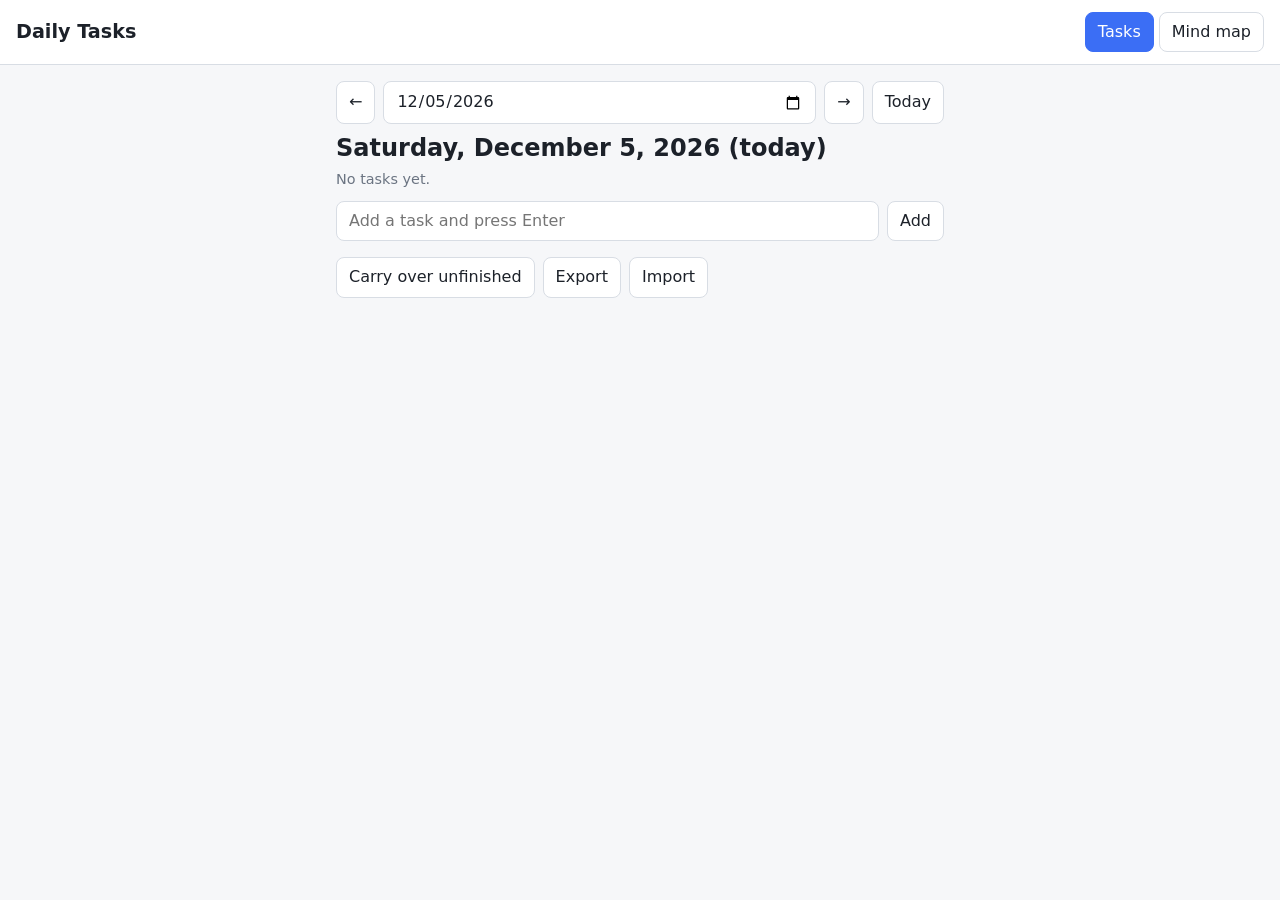
==== index.html @ 67ba27bb "Add daily task manager with mind map history view Co-Authored-By: Claude Sonnet 5.5 <noreply@anthrop" ====
<!doctype html>
<html lang="en">
<head>
<meta charset="utf-8">
<meta name="viewport" content="width=device-width, initial-scale=1">
<title>Daily Tasks</title>
<link rel="stylesheet" href="style.css">
</head>
<body>
<header>
  <h1>Daily Tasks</h1>
  <nav>
    <button data-view="tasks" class="tab active">Tasks</button>
    <button data-view="map" class="tab">Mind map</button>
  </nav>
</header>

<main id="tasks-view">
  <div class="daynav">
    <button id="prev" aria-label="Previous day">&larr;</button>
    <input type="date" id="date">
    <button id="next" aria-label="Next day">&rarr;</button>
    <button id="today">Today</button>
  </div>
  <h2 id="day-title"></h2>
  <p id="day-stats" class="muted"></p>
  <form id="add">
    <input id="text" placeholder="Add a task and press Enter" autocomplete="off" required>
    <button>Add</button>
  </form>
  <ul id="list"></ul>
  <div class="footer-actions">
    <button id="carry" title="Copy unfinished tasks from the previous day with tasks">Carry over unfinished</button>
    <button id="export">Export</button>
    <label class="btn">Import<input type="file" id="import" accept="application/json" hidden></label>
  </div>
</main>

<main id="map-view" hidden>
  <div class="map-bar">
    <label>Show
      <select id="range">
        <option value="7">last 7 days</option>
        <option value="14">last 14 days</option>
        <option value="30" selected>last 30 days</option>
        <option value="0">all days</option>
      </select>
    </label>
    <span class="muted">Drag to pan, scroll to zoom, click a day to open it.</span>
    <button id="fit">Fit</button>
  </div>
  <svg id="map"></svg>
</main>

<script src="app.js"></script>
</body>
</html>
---- style.css ----
:root{--bg:#f6f7f9;--card:#fff;--fg:#1c2129;--muted:#6b7482;--line:#d8dde4;--accent:#3b6ef5;--done:#2f9e6a}
@media (prefers-color-scheme:dark){:root{--bg:#14171c;--card:#1d222a;--fg:#e6e9ee;--muted:#8b94a3;--line:#323946;--accent:#6f93ff;--done:#48c48c}}
*{box-sizing:border-box}
body{margin:0;background:var(--bg);color:var(--fg);font:16px/1.4 system-ui,sans-serif}
header{display:flex;justify-content:space-between;align-items:center;padding:12px 16px;background:var(--card);border-bottom:1px solid var(--line);flex-wrap:wrap;gap:8px}
h1{font-size:1.2rem;margin:0}
h2{margin:.5rem 0 0}
button,.btn,select,input{font:inherit;color:var(--fg);background:var(--card);border:1px solid var(--line);border-radius:8px;padding:8px 12px}
button,.btn{cursor:pointer}
button:hover,.btn:hover{border-color:var(--accent)}
.tab.active{background:var(--accent);border-color:var(--accent);color:#fff}
.muted{color:var(--muted);font-size:.9rem;margin:.2rem 0}
#tasks-view{max-width:640px;margin:0 auto;padding:16px}
.daynav{display:flex;gap:8px;flex-wrap:wrap}
.daynav input{flex:1;min-width:140px}
#add{display:flex;gap:8px;margin:12px 0}
#add input{flex:1}
#list{list-style:none;padding:0;margin:0}
#list li{display:flex;align-items:center;gap:10px;background:var(--card);border:1px solid var(--line);border-radius:8px;padding:10px 12px;margin-bottom:6px}
#list li.done span{text-decoration:line-through;color:var(--muted)}
#list li span{flex:1;word-break:break-word}
#list input[type=checkbox]{width:20px;height:20px;padding:0}
#list .del{border:0;background:none;color:var(--muted);padding:2px 8px}
.footer-actions{display:flex;gap:8px;margin-top:16px;flex-wrap:wrap}
#map-view{display:flex;flex-direction:column;height:calc(100vh - 56px)}
#map-view[hidden],#tasks-view[hidden]{display:none}
.map-bar{display:flex;gap:12px;align-items:center;padding:8px 16px;flex-wrap:wrap}
.map-bar .muted{flex:1}
#map{flex:1;width:100%;background:var(--bg);cursor:grab;touch-action:none}
#map.drag{cursor:grabbing}
#map text{fill:var(--fg);font-size:13px;dominant-baseline:middle;pointer-events:none}
#map .link{fill:none;stroke:var(--line);stroke-width:2}
#map .root rect{fill:var(--accent)}
#map .root text{fill:#fff;font-weight:600}
#map .day rect{fill:var(--card);stroke:var(--accent);stroke-width:2}
#map .day{cursor:pointer}
#map .day.sel rect{fill:var(--accent)}
#map .day.sel text{fill:#fff}
#map .task rect{fill:var(--card);stroke:var(--line)}
#map .task.done rect{stroke:var(--done)}
#map .task.done text{fill:var(--muted);text-decoration:line-through}
#map .task circle{fill:var(--line)}
#map .task.done circle{fill:var(--done)}
#map .empty{fill:var(--muted)}
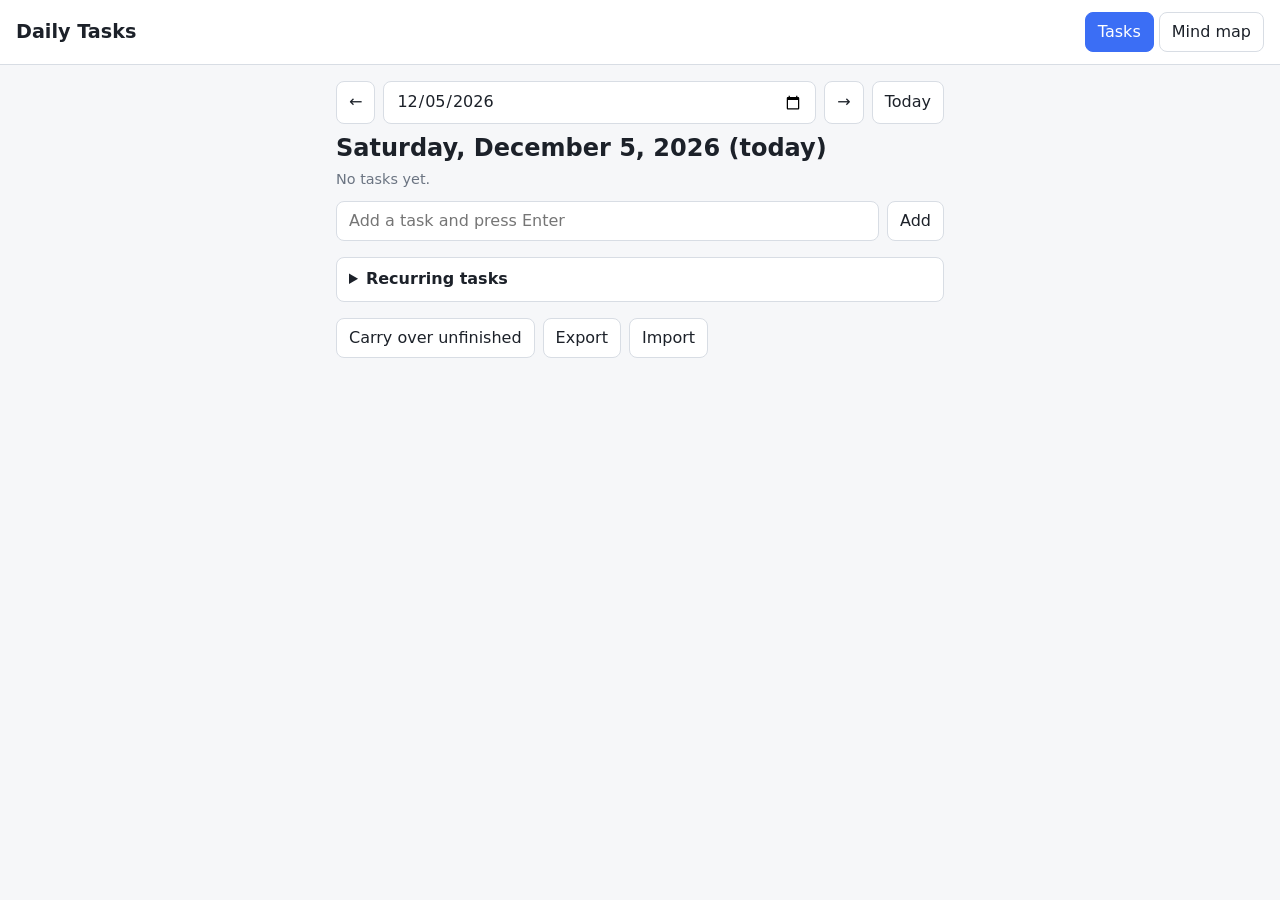
==== commit 065b8796: "Add recurring tasks (daily, weekly, monthly) Co-Authored-By: Claude Sonnet 5.5 <noreply@anthropic.co" ====
--- a/index.html
+++ b/index.html
@@ -29,6 +29,29 @@
     <button>Add</button>
   </form>
   <ul id="list"></ul>
+  <details id="recurring">
+    <summary>Recurring tasks</summary>
+    <form id="r-form">
+      <input id="r-text" placeholder="e.g. Gym" autocomplete="off" required>
+      <select id="r-freq">
+        <option value="daily">Every day</option>
+        <option value="weekly">Weekly</option>
+        <option value="monthly">Monthly</option>
+      </select>
+      <div id="r-days" hidden>
+        <label><input type="checkbox" value="1">Mon</label>
+        <label><input type="checkbox" value="2">Tue</label>
+        <label><input type="checkbox" value="3">Wed</label>
+        <label><input type="checkbox" value="4">Thu</label>
+        <label><input type="checkbox" value="5">Fri</label>
+        <label><input type="checkbox" value="6">Sat</label>
+        <label><input type="checkbox" value="0">Sun</label>
+      </div>
+      <button>Add recurring</button>
+    </form>
+    <p class="muted">Starts on the day you're viewing. Monthly repeats on that day's date.</p>
+    <ul id="rules"></ul>
+  </details>
   <div class="footer-actions">
     <button id="carry" title="Copy unfinished tasks from the previous day with tasks">Carry over unfinished</button>
     <button id="export">Export</button>
--- a/style.css
+++ b/style.css
@@ -42,3 +42,16 @@
 #map .task circle{fill:var(--line)}
 #map .task.done circle{fill:var(--done)}
 #map .empty{fill:var(--muted)}
+
+#recurring{margin-top:16px;background:var(--card);border:1px solid var(--line);border-radius:8px;padding:10px 12px}
+#recurring summary{cursor:pointer;font-weight:600}
+#r-form{display:flex;gap:8px;flex-wrap:wrap;margin-top:10px}
+#r-form>input{flex:1;min-width:140px}
+#r-days{display:flex;gap:10px;flex-wrap:wrap;width:100%}
+#r-days label{display:flex;align-items:center;gap:4px}
+#r-days input{width:auto}
+#rules{list-style:none;padding:0;margin:8px 0 0}
+#rules li{display:flex;align-items:center;gap:10px;padding:6px 0;border-top:1px solid var(--line)}
+#rules li span{flex:1}
+#rules .del{border:0;background:none;color:var(--muted)}
+#r-days[hidden]{display:none}
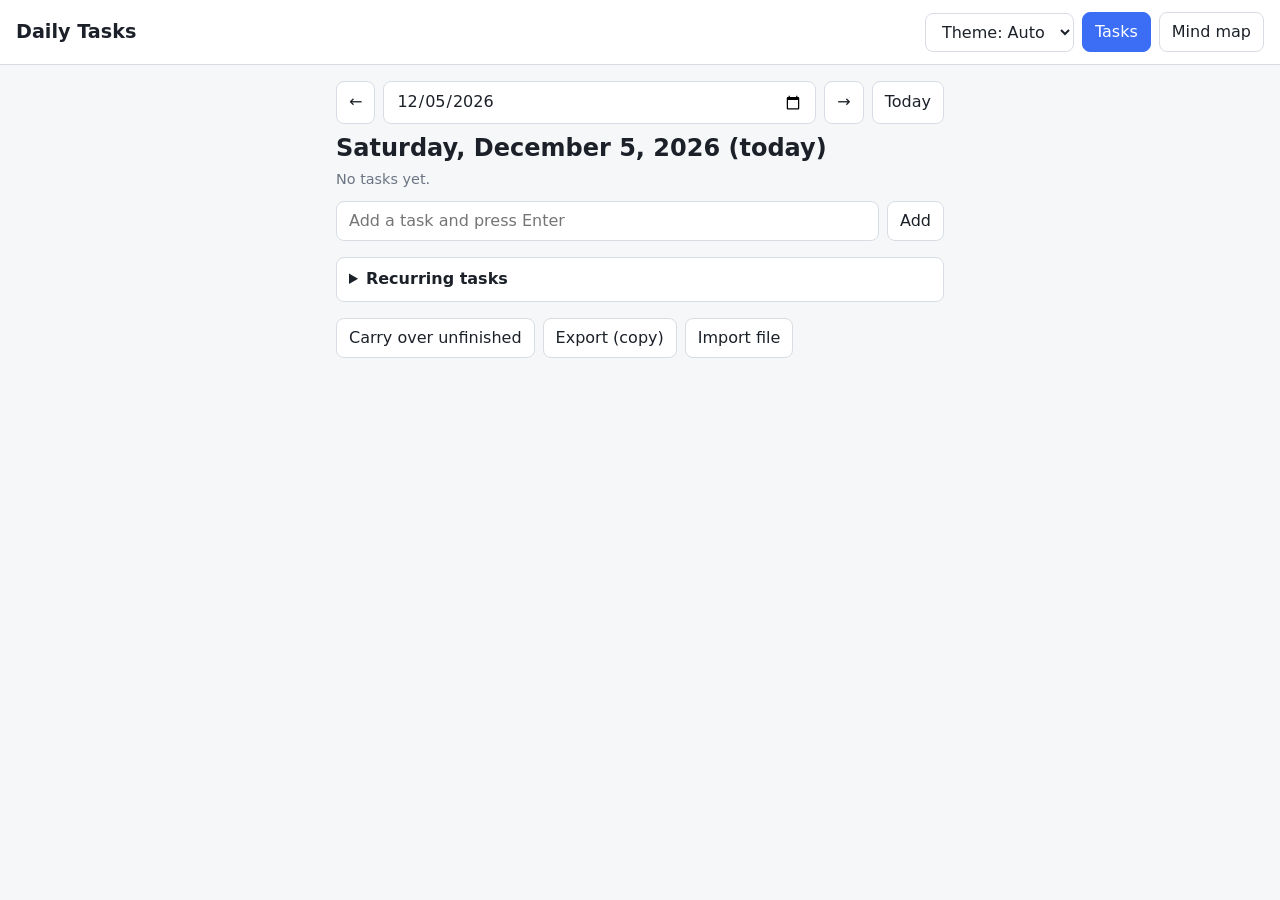
==== commit ad6f4534: "Add themes and make the site an installable iPhone home-screen app Co-Authored-By: Claude Sonnet 5.5" ====
--- a/index.html
+++ b/index.html
@@ -2,14 +2,32 @@
 <html lang="en">
 <head>
 <meta charset="utf-8">
-<meta name="viewport" content="width=device-width, initial-scale=1">
+<meta name="viewport" content="width=device-width, initial-scale=1, viewport-fit=cover">
 <title>Daily Tasks</title>
+<meta name="theme-color" content="#0b0f14">
+<meta name="mobile-web-app-capable" content="yes">
+<meta name="apple-mobile-web-app-capable" content="yes">
+<meta name="apple-mobile-web-app-status-bar-style" content="black-translucent">
+<meta name="apple-mobile-web-app-title" content="Tasks">
+<link rel="manifest" href="manifest.webmanifest">
+<link rel="apple-touch-icon" href="apple-touch-icon.png">
+<link rel="icon" type="image/png" href="icon-192.png">
 <link rel="stylesheet" href="style.css">
+<script>try{var k=localStorage.getItem('daily-tasks-skin');if(k&&k!=='system')document.documentElement.dataset.skin=k}catch(e){}</script>
 </head>
 <body>
 <header>
   <h1>Daily Tasks</h1>
   <nav>
+    <select id="skin" aria-label="Theme">
+      <option value="system">Theme: Auto</option>
+      <option value="midnight">Midnight</option>
+      <option value="neon">Neon</option>
+      <option value="forest">Forest</option>
+      <option value="sunset">Sunset</option>
+      <option value="mono">Mono</option>
+      <option value="sky">Sky</option>
+    </select>
     <button data-view="tasks" class="tab active">Tasks</button>
     <button data-view="map" class="tab">Mind map</button>
   </nav>
@@ -54,13 +72,18 @@
   </details>
   <div class="footer-actions">
     <button id="carry" title="Copy unfinished tasks from the previous day with tasks">Carry over unfinished</button>
-    <button id="export">Export</button>
-    <label class="btn">Import<input type="file" id="import" accept="application/json" hidden></label>
+    <button id="export">Export (copy)</button>
+    <label class="btn">Import file<input type="file" id="import" accept="application/json" hidden></label>
   </div>
+  <textarea id="backup" hidden aria-label="Backup data"></textarea>
+  <button id="paste-import" hidden>Import pasted text</button>
 </main>
 
 <main id="map-view" hidden>
   <div class="map-bar">
+    <label>View
+      <select id="mode"><option value="web" selected>Web</option><option value="tree">Tree</option></select>
+    </label>
     <label>Show
       <select id="range">
         <option value="7">last 7 days</option>
@@ -69,10 +92,16 @@
         <option value="0">all days</option>
       </select>
     </label>
-    <span class="muted">Drag to pan, scroll to zoom, click a day to open it.</span>
+    <span class="legend">
+      <i style="--c:#5fb8ff"></i>Open <i style="--c:#5fe08f"></i>Done <i style="--c:#f2a65a"></i>Recurring <i style="--c:#e9edf5"></i>Day
+    </span>
     <button id="fit">Fit</button>
   </div>
-  <svg id="map"></svg>
+  <div id="stage">
+    <canvas id="web"></canvas>
+    <svg id="map" hidden></svg>
+  </div>
+  <p class="hint muted">Drag to pan or move nodes, scroll to zoom, click a day to open it. Hover a node to read it.</p>
 </main>
 
 <script src="app.js"></script>
--- a/style.css
+++ b/style.css
@@ -1,16 +1,16 @@
-:root{--bg:#f6f7f9;--card:#fff;--fg:#1c2129;--muted:#6b7482;--line:#d8dde4;--accent:#3b6ef5;--done:#2f9e6a}
-@media (prefers-color-scheme:dark){:root{--bg:#14171c;--card:#1d222a;--fg:#e6e9ee;--muted:#8b94a3;--line:#323946;--accent:#6f93ff;--done:#48c48c}}
+:root{--bg:#f6f7f9;--card:#fff;--fg:#1c2129;--muted:#6b7482;--line:#d8dde4;--accent:#3b6ef5;--done:#2f9e6a;--on-accent:#fff;--map-bg:#07090c;--map-card:#12171d;--c-open:#5fb8ff;--c-done:#5fe08f;--c-rec:#f2a65a;--c-day:#e9edf5;--c-root:#6ff29a}
+@media (prefers-color-scheme:dark){:root{--bg:#14171c;--card:#1d222a;--fg:#e6e9ee;--muted:#8b94a3;--line:#323946;--accent:#6f93ff;--done:#48c48c;--on-accent:#0d1017}}
 *{box-sizing:border-box}
-body{margin:0;background:var(--bg);color:var(--fg);font:16px/1.4 system-ui,sans-serif}
-header{display:flex;justify-content:space-between;align-items:center;padding:12px 16px;background:var(--card);border-bottom:1px solid var(--line);flex-wrap:wrap;gap:8px}
+body{margin:0;-webkit-tap-highlight-color:transparent;-webkit-text-size-adjust:100%;overscroll-behavior-y:none;background:var(--bg);color:var(--fg);font:16px/1.4 system-ui,sans-serif}
+header{display:flex;justify-content:space-between;align-items:center;padding:12px 16px;padding-top:calc(12px + env(safe-area-inset-top,0px));padding-left:calc(16px + env(safe-area-inset-left,0px));padding-right:calc(16px + env(safe-area-inset-right,0px));background:var(--card);border-bottom:1px solid var(--line);flex-wrap:wrap;gap:8px}
 h1{font-size:1.2rem;margin:0}
 h2{margin:.5rem 0 0}
 button,.btn,select,input{font:inherit;color:var(--fg);background:var(--card);border:1px solid var(--line);border-radius:8px;padding:8px 12px}
 button,.btn{cursor:pointer}
 button:hover,.btn:hover{border-color:var(--accent)}
-.tab.active{background:var(--accent);border-color:var(--accent);color:#fff}
+.tab.active{background:var(--accent);border-color:var(--accent);color:var(--on-accent)}
 .muted{color:var(--muted);font-size:.9rem;margin:.2rem 0}
-#tasks-view{max-width:640px;margin:0 auto;padding:16px}
+#tasks-view{max-width:640px;margin:0 auto;padding:16px;padding-bottom:calc(32px + env(safe-area-inset-bottom,0px))}
 .daynav{display:flex;gap:8px;flex-wrap:wrap}
 .daynav input{flex:1;min-width:140px}
 #add{display:flex;gap:8px;margin:12px 0}
@@ -22,20 +22,20 @@
 #list input[type=checkbox]{width:20px;height:20px;padding:0}
 #list .del{border:0;background:none;color:var(--muted);padding:2px 8px}
 .footer-actions{display:flex;gap:8px;margin-top:16px;flex-wrap:wrap}
-#map-view{display:flex;flex-direction:column;height:calc(100vh - 56px)}
+#map-view{display:flex;flex-direction:column;height:calc(100dvh - var(--hdr,60px));min-height:420px}
 #map-view[hidden],#tasks-view[hidden]{display:none}
 .map-bar{display:flex;gap:12px;align-items:center;padding:8px 16px;flex-wrap:wrap}
 .map-bar .muted{flex:1}
-#map{flex:1;width:100%;background:var(--bg);cursor:grab;touch-action:none}
+#map{background:var(--bg);cursor:grab;touch-action:none}
 #map.drag{cursor:grabbing}
 #map text{fill:var(--fg);font-size:13px;dominant-baseline:middle;pointer-events:none}
 #map .link{fill:none;stroke:var(--line);stroke-width:2}
 #map .root rect{fill:var(--accent)}
-#map .root text{fill:#fff;font-weight:600}
+#map .root text{fill:var(--on-accent);font-weight:600}
 #map .day rect{fill:var(--card);stroke:var(--accent);stroke-width:2}
 #map .day{cursor:pointer}
 #map .day.sel rect{fill:var(--accent)}
-#map .day.sel text{fill:#fff}
+#map .day.sel text{fill:var(--on-accent)}
 #map .task rect{fill:var(--card);stroke:var(--line)}
 #map .task.done rect{stroke:var(--done)}
 #map .task.done text{fill:var(--muted);text-decoration:line-through}
@@ -55,3 +55,28 @@
 #rules li span{flex:1}
 #rules .del{border:0;background:none;color:var(--muted)}
 #r-days[hidden]{display:none}
+
+#map-view{--bg:var(--map-bg);--card:var(--map-card);--fg:#e6e9ee;--muted:#8b94a3;--line:#2a323d;--accent:#6f93ff;--on-accent:#0d1017;background:var(--bg);color:var(--fg)}
+#map-view select,#map-view button{background:var(--card)}
+.legend{display:flex;gap:6px 12px;flex-wrap:wrap;align-items:center;flex:1;font-size:.85rem;color:var(--muted)}
+.legend i{display:inline-block;width:9px;height:9px;border-radius:50%;background:var(--c);box-shadow:0 0 8px var(--c);margin-right:-6px}
+#stage{position:relative;flex:1;min-height:0}
+#stage>*{position:absolute;inset:0;width:100%;height:100%}
+#web{display:block;touch-action:none;cursor:grab}
+.hint{padding:6px 16px;margin:0;padding-bottom:calc(6px + env(safe-area-inset-bottom,0px))}
+nav{display:flex;gap:8px;align-items:center;flex-wrap:wrap}
+#toast{position:fixed;left:50%;bottom:calc(16px + env(safe-area-inset-bottom,0px));transform:translateX(-50%);background:var(--fg);color:var(--bg);padding:10px 16px;border-radius:8px;max-width:90vw;z-index:9}
+#backup{width:100%;height:140px;margin-top:8px;font:12px/1.4 ui-monospace,monospace;background:var(--card);color:var(--fg);border:1px solid var(--line);border-radius:8px;padding:8px}
+#paste-import{margin-top:8px}
+#tip{position:absolute;inset:auto;width:auto;height:auto;max-width:220px;background:#12171d;color:#e6e9ee;border:1px solid #2a323d;border-radius:8px;padding:6px 10px;font-size:.85rem;pointer-events:none;z-index:2}
+[hidden]{display:none!important}
+
+/* skins */
+:root[data-skin="midnight"]{--bg:#0b1020;--card:#131a2e;--fg:#e8ecff;--muted:#8b95b8;--line:#26304d;--accent:#7c9cff;--done:#4fd8a0;--on-accent:#0b1020;--map-bg:#060a16;--map-card:#101830;--c-open:#6fa8ff;--c-done:#4fd8a0;--c-rec:#ffb454;--c-day:#e8ecff;--c-root:#7c9cff;color-scheme:dark}
+:root[data-skin="neon"]{--bg:#0a0612;--card:#150d24;--fg:#f5ecff;--muted:#a08fc0;--line:#33204f;--accent:#ff3df2;--done:#39ffb0;--on-accent:#0a0612;--map-bg:#06030c;--map-card:#120a20;--c-open:#37e8ff;--c-done:#39ffb0;--c-rec:#ffd23d;--c-day:#f5ecff;--c-root:#ff3df2;color-scheme:dark}
+:root[data-skin="forest"]{--bg:#0c1410;--card:#132119;--fg:#e4f2e8;--muted:#86a08f;--line:#243a2d;--accent:#6ee39a;--done:#6ee39a;--on-accent:#0c1410;--map-bg:#060c09;--map-card:#0f1c15;--c-open:#6fd0e0;--c-done:#6ee39a;--c-rec:#e6c25a;--c-day:#e4f2e8;--c-root:#6ee39a;color-scheme:dark}
+:root[data-skin="sunset"]{--bg:#170e12;--card:#241419;--fg:#ffece6;--muted:#b9948a;--line:#4a2a30;--accent:#ff7a59;--done:#ffc857;--on-accent:#170e12;--map-bg:#0d0709;--map-card:#1e1015;--c-open:#ff9f7a;--c-done:#ffc857;--c-rec:#ff5c8a;--c-day:#ffece6;--c-root:#ff7a59;color-scheme:dark}
+:root[data-skin="mono"]{--bg:#000000;--card:#0d0d0d;--fg:#f2f2f2;--muted:#8a8a8a;--line:#2a2a2a;--accent:#ffffff;--done:#d0d0d0;--on-accent:#000000;--map-bg:#000000;--map-card:#0d0d0d;--c-open:#8fd0ff;--c-done:#f2f2f2;--c-rec:#9a9a9a;--c-day:#ffffff;--c-root:#ffffff;color-scheme:dark}
+:root[data-skin="sky"]{--bg:#eef4ff;--card:#ffffff;--fg:#0f1b33;--muted:#5b6b8c;--line:#cfdbf2;--accent:#2563eb;--done:#0f9d6e;--on-accent:#ffffff;--map-bg:#0a1424;--map-card:#101d33;--c-open:#5aa9ff;--c-done:#3ddc97;--c-rec:#ffb454;--c-day:#e8f0ff;--c-root:#7fb0ff;color-scheme:light}
+:root[data-skin="neon"] .tab.active{box-shadow:0 0 14px var(--accent)}
+:root[data-skin="neon"] h1{text-shadow:0 0 12px var(--accent)}
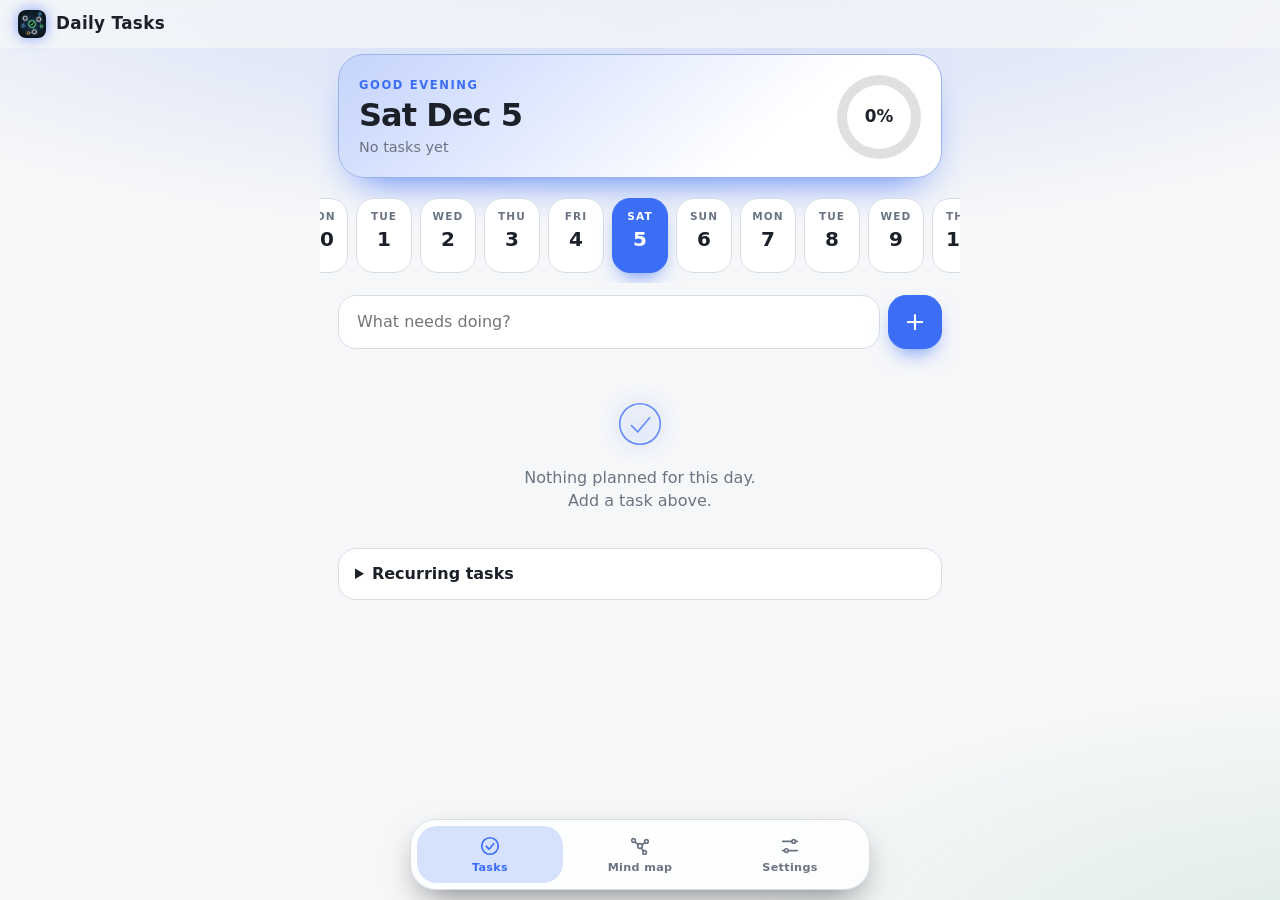
==== commit 502f3b68: "Redesign: short dates with day strip, progress hero, tab bar, settings tab Co-Authored-By: Claude So" ====
--- a/index.html
+++ b/index.html
@@ -16,37 +16,33 @@
 <script>try{var k=localStorage.getItem('daily-tasks-skin');if(k&&k!=='system')document.documentElement.dataset.skin=k}catch(e){}</script>
 </head>
 <body>
-<header>
+<header class="top">
+  <img src="icon-192.png" alt="">
   <h1>Daily Tasks</h1>
-  <nav>
-    <select id="skin" aria-label="Theme">
-      <option value="system">Theme: Auto</option>
-      <option value="midnight">Midnight</option>
-      <option value="neon">Neon</option>
-      <option value="forest">Forest</option>
-      <option value="sunset">Sunset</option>
-      <option value="mono">Mono</option>
-      <option value="sky">Sky</option>
-    </select>
-    <button data-view="tasks" class="tab active">Tasks</button>
-    <button data-view="map" class="tab">Mind map</button>
-  </nav>
 </header>
 
-<main id="tasks-view">
-  <div class="daynav">
-    <button id="prev" aria-label="Previous day">&larr;</button>
-    <input type="date" id="date">
-    <button id="next" aria-label="Next day">&rarr;</button>
-    <button id="today">Today</button>
-  </div>
-  <h2 id="day-title"></h2>
-  <p id="day-stats" class="muted"></p>
+<main id="tasks-view" class="page">
+  <section class="hero">
+    <div>
+      <p class="eyebrow" id="eyebrow">Today</p>
+      <h2 id="day-title"></h2>
+      <p id="day-stats" class="muted"></p>
+      <button id="today" class="pill" hidden>Back to today</button>
+    </div>
+    <div class="ring" id="ring" role="img" aria-label="Progress"><span id="ring-text">0%</span></div>
+  </section>
+
+  <div class="strip" id="strip" aria-label="Days"></div>
+
   <form id="add">
-    <input id="text" placeholder="Add a task and press Enter" autocomplete="off" required>
-    <button>Add</button>
+    <input id="text" placeholder="What needs doing?" autocomplete="off" enterkeyhint="done" required>
+    <button aria-label="Add task">+</button>
   </form>
   <ul id="list"></ul>
+  <div class="empty" id="empty" hidden>
+    <svg viewBox="0 0 48 48"><circle cx="24" cy="24" r="18"/><path d="M16 25l6 6 11-13"/></svg>
+    <p>Nothing planned for this day.<br>Add a task above.</p>
+  </div>
   <details id="recurring">
     <summary>Recurring tasks</summary>
     <form id="r-form">
@@ -70,13 +66,40 @@
     <p class="muted">Starts on the day you're viewing. Monthly repeats on that day's date.</p>
     <ul id="rules"></ul>
   </details>
-  <div class="footer-actions">
-    <button id="carry" title="Copy unfinished tasks from the previous day with tasks">Carry over unfinished</button>
-    <button id="export">Export (copy)</button>
-    <label class="btn">Import file<input type="file" id="import" accept="application/json" hidden></label>
-  </div>
-  <textarea id="backup" hidden aria-label="Backup data"></textarea>
-  <button id="paste-import" hidden>Import pasted text</button>
+</main>
+
+<main id="settings-view" class="page" hidden>
+  <h2 class="page-title">Settings</h2>
+
+  <section class="panel">
+    <h3>Theme</h3>
+    <div class="skins" id="skins">
+      <button class="skin" data-skin="system" style="--a:#3b6ef5;--b:linear-gradient(135deg,#f6f7f9 50%,#14171c 50%);--c:#2f9e6a"><i></i>Auto</button>
+      <button class="skin" data-skin="midnight" style="--a:#7c9cff;--b:#0b1020;--c:#4fd8a0"><i></i>Midnight</button>
+      <button class="skin" data-skin="neon" style="--a:#ff3df2;--b:#0a0612;--c:#39ffb0"><i></i>Neon</button>
+      <button class="skin" data-skin="forest" style="--a:#6ee39a;--b:#0c1410;--c:#6fd0e0"><i></i>Forest</button>
+      <button class="skin" data-skin="sunset" style="--a:#ff7a59;--b:#170e12;--c:#ffc857"><i></i>Sunset</button>
+      <button class="skin" data-skin="mono" style="--a:#ffffff;--b:#000000;--c:#8fd0ff"><i></i>Mono</button>
+      <button class="skin" data-skin="sky" style="--a:#2563eb;--b:#eef4ff;--c:#0f9d6e"><i></i>Sky</button>
+    </div>
+  </section>
+
+  <section class="panel">
+    <h3>Tasks</h3>
+    <p class="muted">Copy open tasks from the last earlier day into <b id="carry-day">this day</b>.</p>
+    <div class="row"><button id="carry">Carry over unfinished</button></div>
+  </section>
+
+  <section class="panel">
+    <h3>Backup</h3>
+    <p class="muted">Your tasks are saved on this device only. Export a copy now and then.</p>
+    <div class="row">
+      <button id="export">Export (copy)</button>
+      <label class="btn">Import file<input type="file" id="import" accept="application/json" hidden></label>
+    </div>
+    <textarea id="backup" hidden aria-label="Backup data"></textarea>
+    <button id="paste-import" hidden>Import pasted text</button>
+  </section>
 </main>
 
 <main id="map-view" hidden>
@@ -104,6 +127,12 @@
   <p class="hint muted">Drag to pan or move nodes, scroll to zoom, click a day to open it. Hover a node to read it.</p>
 </main>
 
+<nav class="tabbar" aria-label="Main">
+  <button class="tab active" data-view="tasks"><svg viewBox="0 0 24 24"><circle cx="12" cy="12" r="9"/><path d="M8 12.5l3 3 5-6"/></svg>Tasks</button>
+  <button class="tab" data-view="map"><svg viewBox="0 0 24 24"><circle cx="12" cy="12" r="2.6"/><circle cx="5" cy="6" r="2"/><circle cx="19" cy="7" r="2"/><circle cx="17" cy="19" r="2"/><path d="M10 10.5L6.5 7.4M14 10.8l3.6-2.6M13.2 14.3l2.6 3"/></svg>Mind map</button>
+  <button class="tab" data-view="settings"><svg viewBox="0 0 24 24"><path d="M4 7h10M18 7h2M4 17h2M10 17h10"/><circle cx="16" cy="7" r="2"/><circle cx="8" cy="17" r="2"/></svg>Settings</button>
+</nav>
+
 <script src="app.js"></script>
 </body>
 </html>
--- a/style.css
+++ b/style.css
@@ -1,29 +1,85 @@
 :root{--bg:#f6f7f9;--card:#fff;--fg:#1c2129;--muted:#6b7482;--line:#d8dde4;--accent:#3b6ef5;--done:#2f9e6a;--on-accent:#fff;--map-bg:#07090c;--map-card:#12171d;--c-open:#5fb8ff;--c-done:#5fe08f;--c-rec:#f2a65a;--c-day:#e9edf5;--c-root:#6ff29a}
 @media (prefers-color-scheme:dark){:root{--bg:#14171c;--card:#1d222a;--fg:#e6e9ee;--muted:#8b94a3;--line:#323946;--accent:#6f93ff;--done:#48c48c;--on-accent:#0d1017}}
 *{box-sizing:border-box}
-body{margin:0;-webkit-tap-highlight-color:transparent;-webkit-text-size-adjust:100%;overscroll-behavior-y:none;background:var(--bg);color:var(--fg);font:16px/1.4 system-ui,sans-serif}
-header{display:flex;justify-content:space-between;align-items:center;padding:12px 16px;padding-top:calc(12px + env(safe-area-inset-top,0px));padding-left:calc(16px + env(safe-area-inset-left,0px));padding-right:calc(16px + env(safe-area-inset-right,0px));background:var(--card);border-bottom:1px solid var(--line);flex-wrap:wrap;gap:8px}
-h1{font-size:1.2rem;margin:0}
-h2{margin:.5rem 0 0}
-button,.btn,select,input{font:inherit;color:var(--fg);background:var(--card);border:1px solid var(--line);border-radius:8px;padding:8px 12px}
-button,.btn{cursor:pointer}
+body{margin:0;-webkit-tap-highlight-color:transparent;-webkit-text-size-adjust:100%;overscroll-behavior-y:none;background:var(--bg);color:var(--fg);font:16px/1.4 -apple-system,system-ui,"Segoe UI",sans-serif}
+body::before{content:"";position:fixed;inset:0;z-index:-1;pointer-events:none;background:radial-gradient(120% 55% at 50% -8%,color-mix(in srgb,var(--accent) 24%,transparent),transparent 62%),radial-gradient(70% 40% at 105% 105%,color-mix(in srgb,var(--done) 12%,transparent),transparent 70%)}
+button,.btn,select,input{font:inherit;color:var(--fg);background:var(--card);border:1px solid var(--line);border-radius:12px;padding:10px 14px}
+button,.btn{cursor:pointer;transition:transform .12s,border-color .15s,background .15s}
+button:active,.btn:active{transform:scale(.96)}
 button:hover,.btn:hover{border-color:var(--accent)}
-.tab.active{background:var(--accent);border-color:var(--accent);color:var(--on-accent)}
+:focus-visible{outline:2px solid var(--accent);outline-offset:2px}
 .muted{color:var(--muted);font-size:.9rem;margin:.2rem 0}
-#tasks-view{max-width:640px;margin:0 auto;padding:16px;padding-bottom:calc(32px + env(safe-area-inset-bottom,0px))}
-.daynav{display:flex;gap:8px;flex-wrap:wrap}
-.daynav input{flex:1;min-width:140px}
-#add{display:flex;gap:8px;margin:12px 0}
-#add input{flex:1}
-#list{list-style:none;padding:0;margin:0}
-#list li{display:flex;align-items:center;gap:10px;background:var(--card);border:1px solid var(--line);border-radius:8px;padding:10px 12px;margin-bottom:6px}
+
+/* top bar */
+.top{position:sticky;top:0;z-index:4;display:flex;align-items:center;gap:10px;padding:10px 18px;padding-top:calc(10px + env(safe-area-inset-top,0px));padding-left:calc(18px + env(safe-area-inset-left,0px));padding-right:calc(18px + env(safe-area-inset-right,0px));background:color-mix(in srgb,var(--bg) 72%,transparent);-webkit-backdrop-filter:blur(16px);backdrop-filter:blur(16px)}
+.top img{width:28px;height:28px;border-radius:8px;box-shadow:0 0 14px color-mix(in srgb,var(--accent) 60%,transparent)}
+.top h1{font-size:1.05rem;letter-spacing:.02em;margin:0}
+
+/* tab bar */
+.tabbar{position:fixed;left:12px;right:12px;bottom:calc(10px + env(safe-area-inset-bottom,0px));max-width:460px;margin-inline:auto;display:flex;gap:4px;padding:6px;border-radius:26px;background:color-mix(in srgb,var(--card) 80%,transparent);-webkit-backdrop-filter:blur(20px);backdrop-filter:blur(20px);border:1px solid var(--line);box-shadow:0 14px 34px -12px rgba(0,0,0,.55);z-index:5}
+.tabbar .tab{flex:1;display:flex;flex-direction:column;align-items:center;gap:3px;border:0;background:none;border-radius:20px;padding:9px 0 7px;font-size:.7rem;font-weight:600;letter-spacing:.03em;color:var(--muted)}
+.tabbar .tab svg{width:22px;height:22px;fill:none;stroke:currentColor;stroke-width:1.8;stroke-linecap:round;stroke-linejoin:round}
+.tabbar .tab.active{background:color-mix(in srgb,var(--accent) 20%,transparent);color:var(--accent)}
+
+/* pages */
+.page{max-width:640px;margin:0 auto;padding:6px 18px calc(118px + env(safe-area-inset-bottom,0px))}
+.page-title{font-size:1.9rem;letter-spacing:-.02em;margin:.4rem 0 1rem}
+
+/* day hero */
+.hero{display:flex;align-items:center;justify-content:space-between;gap:16px;padding:20px 20px 18px;border-radius:26px;background:linear-gradient(140deg,color-mix(in srgb,var(--accent) 30%,var(--card)),var(--card) 70%);border:1px solid color-mix(in srgb,var(--accent) 38%,var(--line));box-shadow:0 18px 40px -20px var(--accent)}
+.eyebrow{margin:0;font-size:.72rem;font-weight:700;text-transform:uppercase;letter-spacing:.14em;color:var(--accent)}
+.hero h2{font-size:2rem;line-height:1.05;letter-spacing:-.03em;margin:.35rem 0 .3rem}
+.hero .muted{margin:0}
+.pill{margin-top:10px;padding:6px 14px;border-radius:999px;font-size:.85rem;font-weight:600;background:var(--accent);border-color:var(--accent);color:var(--on-accent)}
+.ring{--p:0;flex:none;width:84px;height:84px;border-radius:50%;display:grid;place-items:center;background:conic-gradient(var(--accent) calc(var(--p) * 1%),color-mix(in srgb,var(--fg) 14%,transparent) 0);transition:background .4s}
+.ring::before{content:"";grid-area:1/1;width:64px;height:64px;border-radius:50%;background:var(--card)}
+.ring span{grid-area:1/1;font-weight:800;font-size:1.05rem;font-variant-numeric:tabular-nums}
+
+/* day strip */
+.strip{position:relative;display:flex;gap:8px;overflow-x:auto;scroll-snap-type:x proximity;margin:16px -18px 4px;padding:4px 18px 10px;scrollbar-width:none}
+.strip::-webkit-scrollbar{display:none}
+.chip{flex:none;width:56px;display:flex;flex-direction:column;align-items:center;gap:1px;padding:10px 0 9px;border-radius:18px;scroll-snap-align:center}
+.chip small{font-size:.66rem;font-weight:700;text-transform:uppercase;letter-spacing:.1em;color:var(--muted)}
+.chip b{font-size:1.25rem;font-variant-numeric:tabular-nums}
+.chip i{width:6px;height:6px;border-radius:50%;margin-top:3px;background:transparent}
+.chip.has i{background:var(--accent)}
+.chip.all i{background:var(--done)}
+.chip.today b{color:var(--accent)}
+.chip.sel{background:var(--accent);border-color:var(--accent);box-shadow:0 10px 22px -10px var(--accent)}
+.chip.sel small,.chip.sel b{color:var(--on-accent)}
+.chip.sel.has i,.chip.sel.all i{background:var(--on-accent)}
+
+/* add + list */
+#add{display:flex;gap:8px;margin:12px 0 14px}
+#add input{flex:1;min-width:0;border-radius:18px;padding:15px 18px}
+#add button{flex:none;width:54px;border-radius:18px;padding:0;font-size:1.6rem;line-height:1;background:var(--accent);border-color:var(--accent);color:var(--on-accent);box-shadow:0 10px 22px -10px var(--accent)}
+#list{list-style:none;padding:0;margin:0;display:grid;gap:8px}
+#list li{display:flex;align-items:center;gap:14px;background:var(--card);border:1px solid var(--line);border-radius:18px;padding:14px 14px 14px 16px}
+#list.enter li{animation:rise .32s cubic-bezier(.2,.8,.2,1) both;animation-delay:calc(var(--i) * 40ms)}
+#list li.done{background:color-mix(in srgb,var(--done) 8%,var(--card));border-color:color-mix(in srgb,var(--done) 28%,var(--line))}
 #list li.done span{text-decoration:line-through;color:var(--muted)}
-#list li span{flex:1;word-break:break-word}
-#list input[type=checkbox]{width:20px;height:20px;padding:0}
-#list .del{border:0;background:none;color:var(--muted);padding:2px 8px}
-.footer-actions{display:flex;gap:8px;margin-top:16px;flex-wrap:wrap}
-#map-view{display:flex;flex-direction:column;height:calc(100dvh - var(--hdr,60px));min-height:420px}
-#map-view[hidden],#tasks-view[hidden]{display:none}
+#list li span{flex:1;min-width:0;word-break:break-word;font-weight:500}
+#list input[type=checkbox]{-webkit-appearance:none;appearance:none;flex:none;display:grid;place-items:center;width:28px;height:28px;padding:0;border-radius:50%;border:2px solid var(--muted);background:transparent;cursor:pointer;transition:background .15s,border-color .15s}
+#list input[type=checkbox]:checked{background:var(--done);border-color:var(--done);animation:pop .3s}
+#list input[type=checkbox]:checked::after{content:"";width:7px;height:12px;margin-top:-2px;border:solid var(--on-accent);border-width:0 2.5px 2.5px 0;transform:rotate(45deg)}
+#list .del{flex:none;border:0;background:none;color:var(--muted);padding:4px 8px;font-size:1rem}
+.empty{text-align:center;padding:34px 16px 18px;color:var(--muted)}
+.empty svg{width:54px;height:54px;fill:none;stroke:var(--accent);stroke-width:1.4;opacity:.8;filter:drop-shadow(0 0 10px var(--accent))}
+.empty p{margin:.6rem 0 0}
+@keyframes rise{from{opacity:0;transform:translateY(10px)}}
+@keyframes pop{50%{transform:scale(1.25)}}
+@media (prefers-reduced-motion:reduce){*{animation:none!important;transition:none!important}}
+
+/* settings */
+.panel{background:var(--card);border:1px solid var(--line);border-radius:22px;padding:16px 18px;margin-bottom:14px}
+.panel h3{margin:0 0 4px;font-size:.78rem;text-transform:uppercase;letter-spacing:.14em;color:var(--accent)}
+.panel .row{display:flex;gap:8px;flex-wrap:wrap;margin-top:10px}
+.skins{display:grid;grid-template-columns:repeat(auto-fill,minmax(96px,1fr));gap:10px;margin-top:12px}
+.skin{display:grid;gap:6px;padding:8px 8px 6px;border-radius:16px;text-align:center;font-size:.8rem;font-weight:600}
+.skin i{display:block;height:46px;border-radius:11px;border:1px solid rgba(128,128,128,.25);background:radial-gradient(circle at 30% 52%,var(--a) 0 9px,transparent 10px),radial-gradient(circle at 64% 40%,var(--c) 0 6px,transparent 7px),var(--b)}
+.skin.sel{border-color:var(--accent);box-shadow:0 0 0 2px var(--accent),0 10px 22px -12px var(--accent)}
+
+#map-view{display:flex;flex-direction:column;height:calc(100dvh - var(--hdr,56px));min-height:420px;padding-bottom:calc(84px + env(safe-area-inset-bottom,0px))}
 .map-bar{display:flex;gap:12px;align-items:center;padding:8px 16px;flex-wrap:wrap}
 .map-bar .muted{flex:1}
 #map{background:var(--bg);cursor:grab;touch-action:none}
@@ -43,7 +99,7 @@
 #map .task.done circle{fill:var(--done)}
 #map .empty{fill:var(--muted)}
 
-#recurring{margin-top:16px;background:var(--card);border:1px solid var(--line);border-radius:8px;padding:10px 12px}
+#recurring{margin-top:18px;background:var(--card);border:1px solid var(--line);border-radius:18px;padding:14px 16px}
 #recurring summary{cursor:pointer;font-weight:600}
 #r-form{display:flex;gap:8px;flex-wrap:wrap;margin-top:10px}
 #r-form>input{flex:1;min-width:140px}
@@ -63,10 +119,9 @@
 #stage{position:relative;flex:1;min-height:0}
 #stage>*{position:absolute;inset:0;width:100%;height:100%}
 #web{display:block;touch-action:none;cursor:grab}
-.hint{padding:6px 16px;margin:0;padding-bottom:calc(6px + env(safe-area-inset-bottom,0px))}
-nav{display:flex;gap:8px;align-items:center;flex-wrap:wrap}
-#toast{position:fixed;left:50%;bottom:calc(16px + env(safe-area-inset-bottom,0px));transform:translateX(-50%);background:var(--fg);color:var(--bg);padding:10px 16px;border-radius:8px;max-width:90vw;z-index:9}
-#backup{width:100%;height:140px;margin-top:8px;font:12px/1.4 ui-monospace,monospace;background:var(--card);color:var(--fg);border:1px solid var(--line);border-radius:8px;padding:8px}
+.hint{padding:6px 16px;margin:0}
+#toast{position:fixed;left:50%;bottom:calc(92px + env(safe-area-inset-bottom,0px));transform:translateX(-50%);background:var(--fg);color:var(--bg);padding:10px 16px;border-radius:14px;max-width:90vw;z-index:9}
+#backup{width:100%;height:140px;margin-top:10px;font:12px/1.4 ui-monospace,monospace;background:var(--bg);color:var(--fg);border:1px solid var(--line);border-radius:12px;padding:10px}
 #paste-import{margin-top:8px}
 #tip{position:absolute;inset:auto;width:auto;height:auto;max-width:220px;background:#12171d;color:#e6e9ee;border:1px solid #2a323d;border-radius:8px;padding:6px 10px;font-size:.85rem;pointer-events:none;z-index:2}
 [hidden]{display:none!important}
